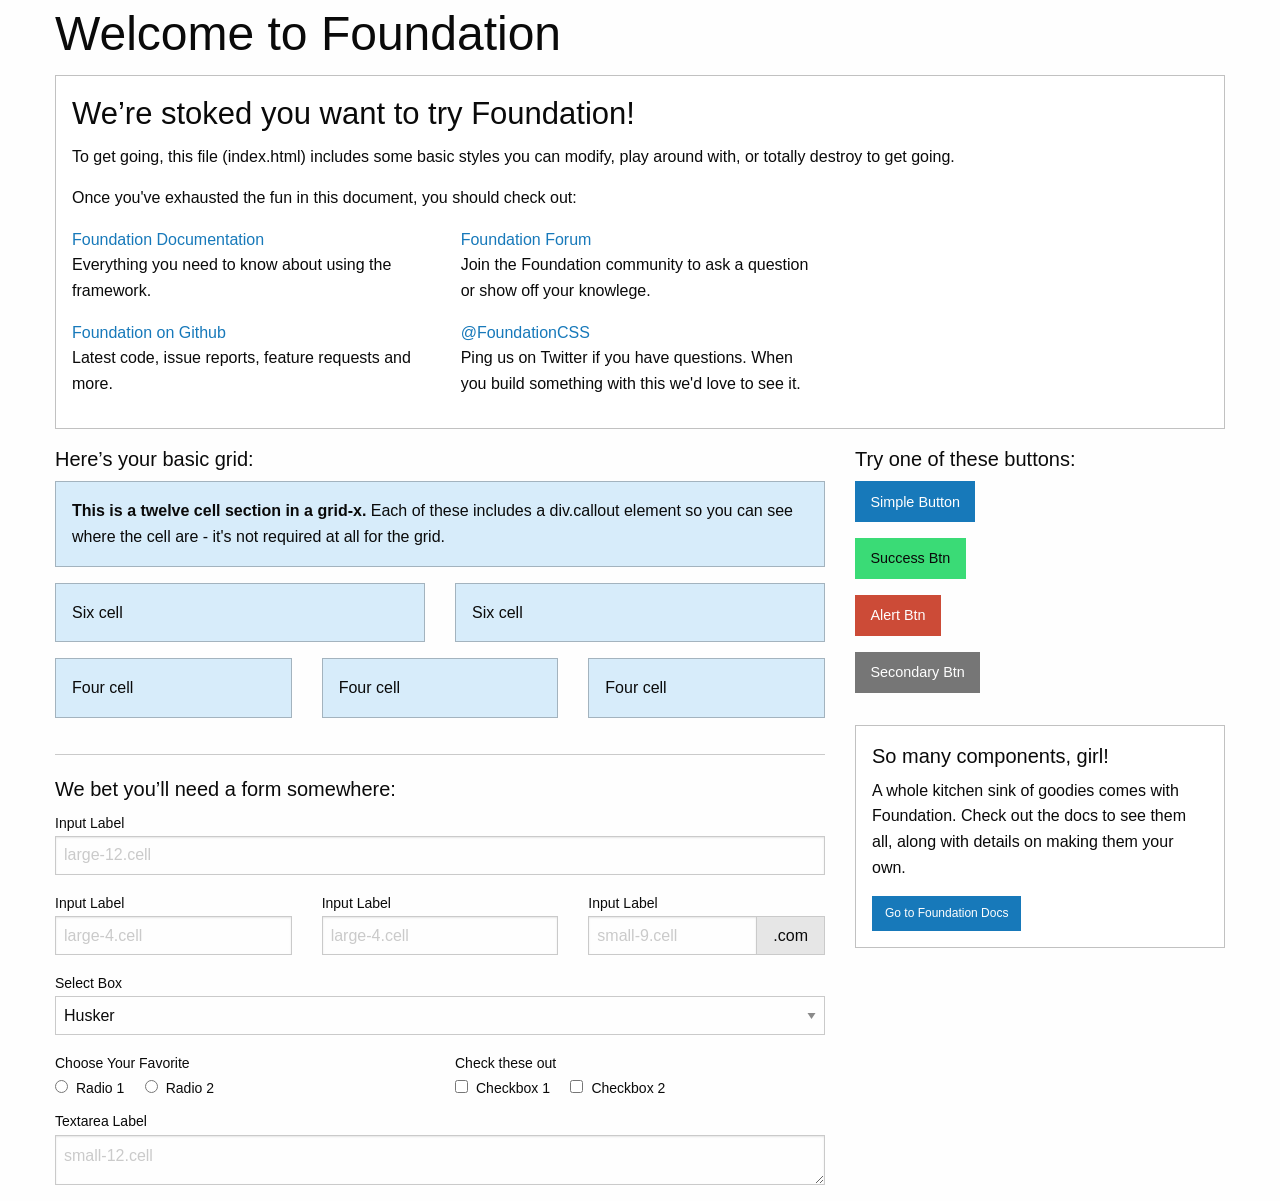
==== index.html @ 31b052dd "Base Foundation proyect" ====
<!doctype html>
<html class="no-js" lang="en" dir="ltr">
  <head>
    <meta charset="utf-8">
    <meta http-equiv="x-ua-compatible" content="ie=edge">
    <meta name="viewport" content="width=device-width, initial-scale=1.0">
    <title>Foundation for Sites</title>
    <link rel="stylesheet" href="css/foundation.css">
    <link rel="stylesheet" href="css/app.css">
  </head>
<body>

    <div class="grid-container">
      <div class="grid-x grid-padding-x">
        <div class="large-12 cell">
          <h1>Welcome to Foundation</h1>
        </div>
      </div>

      <div class="grid-x grid-padding-x">
        <div class="large-12 cell">
          <div class="callout">
            <h3>We&rsquo;re stoked you want to try Foundation! </h3>
            <p>To get going, this file (index.html) includes some basic styles you can modify, play around with, or totally destroy to get going.</p>
            <p>Once you've exhausted the fun in this document, you should check out:</p>
            <div class="grid-x grid-padding-x">
              <div class="large-4 medium-4 cell">
                <p><a href="https://get.foundation/sites/docs/">Foundation Documentation</a><br />Everything you need to know about using the framework.</p>
              </div>
              <div class="large-4 medium-4 cell">
                <p><a href="https://github.com/foundation/foundation-sites/discussions">Foundation Forum</a><br />Join the Foundation community to ask a question or show off your knowlege.</p>
              </div>
            </div>
            <div class="grid-x grid-padding-x">
              <div class="large-4 medium-4 medium-push-2 cell">
                <p><a href="https://github.com/foundation/foundation-sites">Foundation on Github</a><br />Latest code, issue reports, feature requests and more.</p>
              </div>
              <div class="large-4 medium-4 medium-pull-2 cell">
                <p><a href="https://twitter.com/FoundationCSS">@FoundationCSS</a><br />Ping us on Twitter if you have questions. When you build something with this we'd love to see it.</p>
              </div>
            </div>
          </div>
        </div>
      </div>

      <div class="grid-x grid-padding-x">
        <div class="large-8 medium-8 cell">
          <h5>Here&rsquo;s your basic grid:</h5>
          <!-- Grid Example -->

          <div class="grid-x grid-padding-x">
            <div class="large-12 cell">
              <div class="primary callout">
                <p><strong>This is a twelve cell section in a grid-x.</strong> Each of these includes a div.callout element so you can see where the cell are - it's not required at all for the grid.</p>
              </div>
            </div>
          </div>
          <div class="grid-x grid-padding-x">
            <div class="large-6 medium-6 cell">
              <div class="primary callout">
                <p>Six cell</p>
              </div>
            </div>
            <div class="large-6 medium-6 cell">
              <div class="primary callout">
                <p>Six cell</p>
              </div>
            </div>
          </div>
          <div class="grid-x grid-padding-x">
            <div class="large-4 medium-4 small-4 cell">
              <div class="primary callout">
                <p>Four cell</p>
              </div>
            </div>
            <div class="large-4 medium-4 small-4 cell">
              <div class="primary callout">
                <p>Four cell</p>
              </div>
            </div>
            <div class="large-4 medium-4 small-4 cell">
              <div class="primary callout">
                <p>Four cell</p>
              </div>
            </div>
          </div>

          <hr />

          <h5>We bet you&rsquo;ll need a form somewhere:</h5>
          <form>
            <div class="grid-x grid-padding-x">
              <div class="large-12 cell">
                <label>Input Label</label>
                <input type="text" placeholder="large-12.cell" />
              </div>
            </div>
            <div class="grid-x grid-padding-x">
              <div class="large-4 medium-4 cell">
                <label>Input Label</label>
                <input type="text" placeholder="large-4.cell" />
              </div>
              <div class="large-4 medium-4 cell">
                <label>Input Label</label>
                <input type="text" placeholder="large-4.cell" />
              </div>
              <div class="large-4 medium-4 cell">
                <div class="grid-x">
                  <label>Input Label</label>
                  <div class="input-group">
                    <input type="text" placeholder="small-9.cell" class="input-group-field" />
                    <span class="input-group-label">.com</span>
                  </div>
                </div>
              </div>
            </div>
            <div class="grid-x grid-padding-x">
              <div class="large-12 cell">
                <label>Select Box</label>
                <select>
                  <option value="husker">Husker</option>
                  <option value="starbuck">Starbuck</option>
                  <option value="hotdog">Hot Dog</option>
                  <option value="apollo">Apollo</option>
                </select>
              </div>
            </div>
            <div class="grid-x grid-padding-x">
              <div class="large-6 medium-6 cell">
                <label>Choose Your Favorite</label>
                <input type="radio" name="pokemon" value="Red" id="pokemonRed"><label for="pokemonRed">Radio 1</label>
                <input type="radio" name="pokemon" value="Blue" id="pokemonBlue"><label for="pokemonBlue">Radio 2</label>
              </div>
              <div class="large-6 medium-6 cell">
                <label>Check these out</label>
                <input id="checkbox1" type="checkbox"><label for="checkbox1">Checkbox 1</label>
                <input id="checkbox2" type="checkbox"><label for="checkbox2">Checkbox 2</label>
              </div>
            </div>
            <div class="grid-x grid-padding-x">
              <div class="large-12 cell">
                <label>Textarea Label</label>
                <textarea placeholder="small-12.cell"></textarea>
              </div>
            </div>
          </form>
        </div>

        <div class="large-4 medium-4 cell">
          <h5>Try one of these buttons:</h5>
          <p><a href="#" class="button">Simple Button</a><br/>
            <a href="#" class="success button">Success Btn</a><br/>
            <a href="#" class="alert button">Alert Btn</a><br/>
            <a href="#" class="secondary button">Secondary Btn</a></p>
          <div class="callout">
            <h5>So many components, girl!</h5>
            <p>A whole kitchen sink of goodies comes with Foundation. Check out the docs to see them all, along with details on making them your own.</p>
            <a href="https://get.foundation/sites/docs/" class="small button">Go to Foundation Docs</a>
          </div>
        </div>
      </div>
    </div>


    <script src="js/vendor/jquery.js"></script>
    <script src="js/vendor/what-input.js"></script>
    <script src="js/vendor/foundation.js"></script>
    <script src="js/app.js"></script>
  </body>
</html>
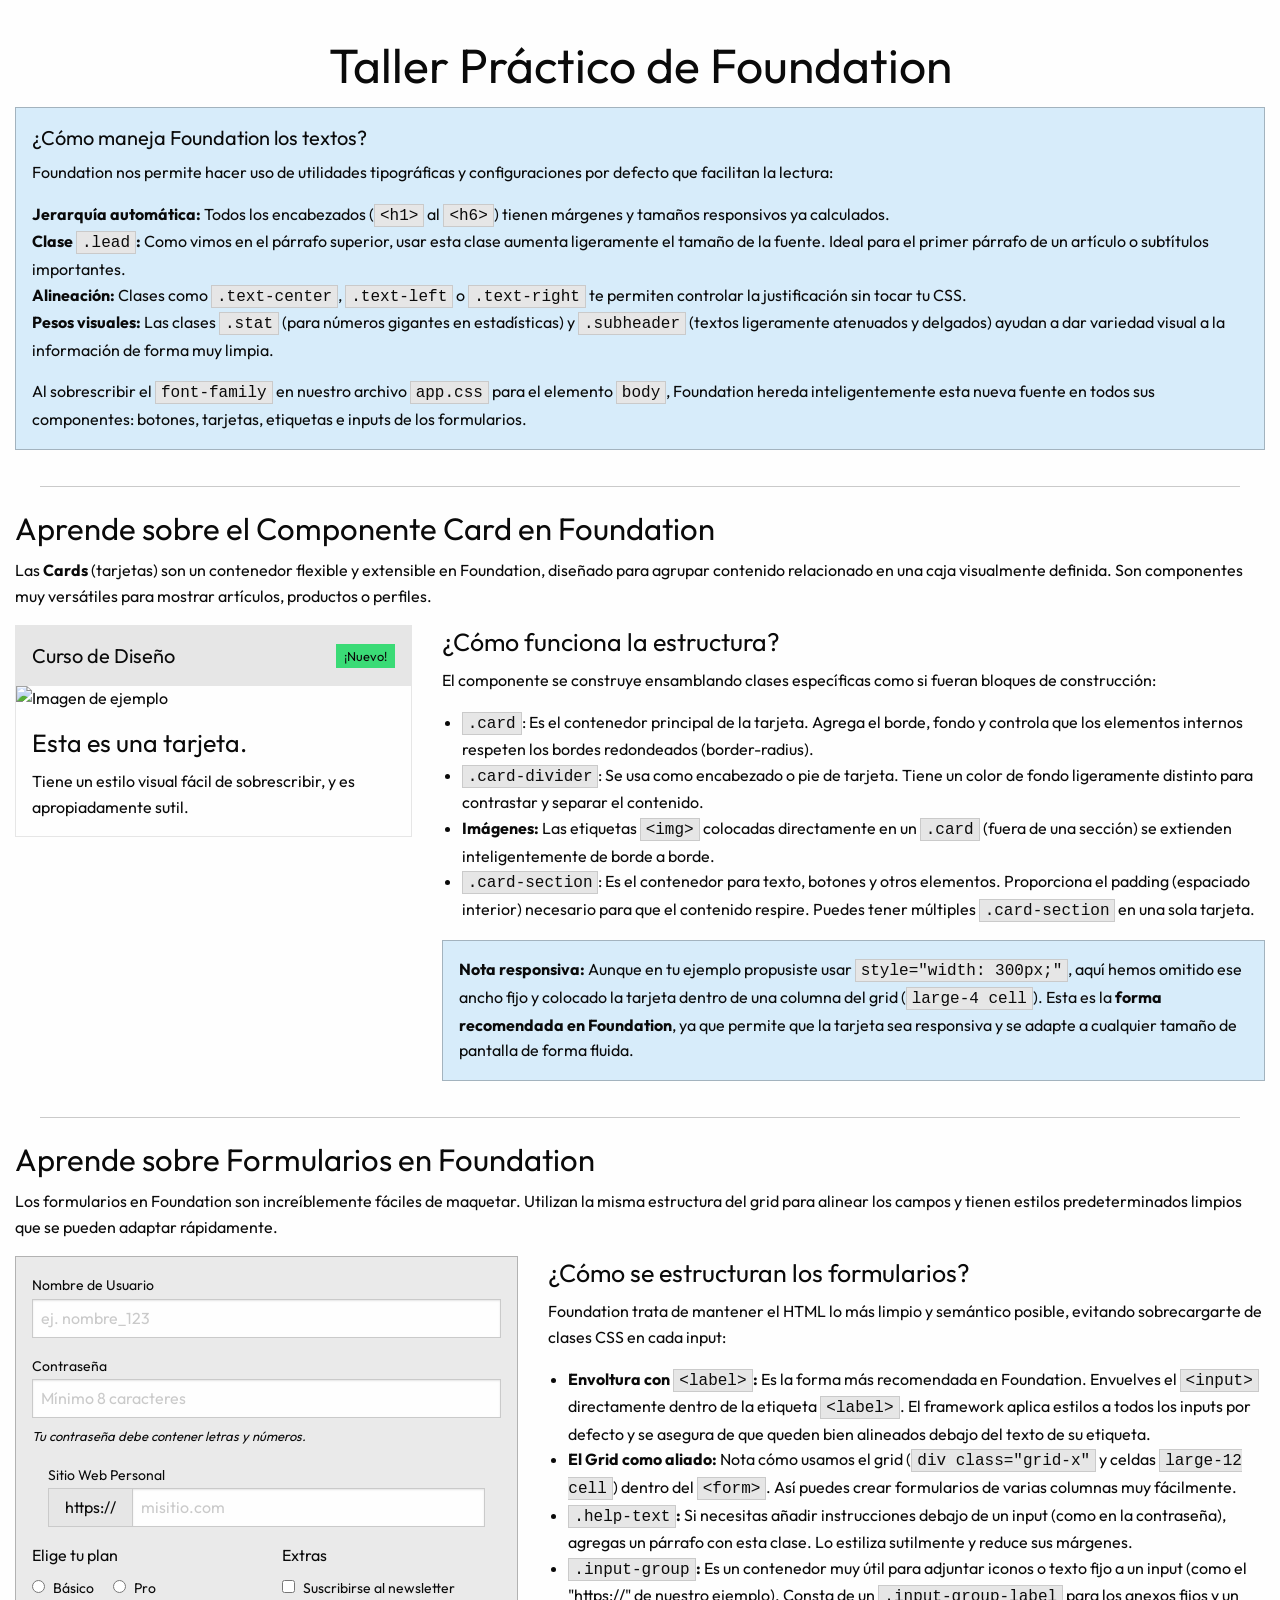
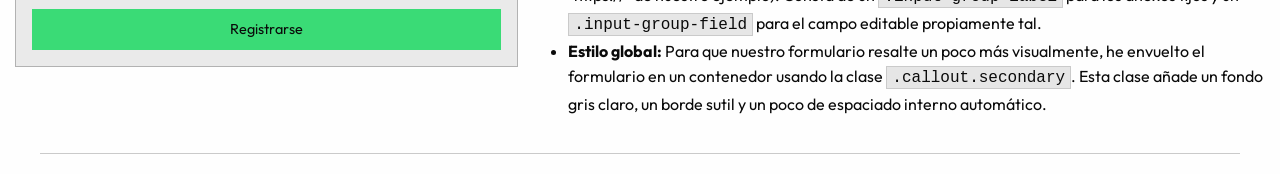
==== commit be36b5de: "Implementación de Cards y Forms" ====
--- a/index.html
+++ b/index.html
@@ -1,171 +1,187 @@
-
 <!doctype html>
 <html class="no-js" lang="en" dir="ltr">
-  <head>
-    <meta charset="utf-8">
-    <meta http-equiv="x-ua-compatible" content="ie=edge">
-    <meta name="viewport" content="width=device-width, initial-scale=1.0">
-    <title>Foundation for Sites</title>
-    <link rel="stylesheet" href="css/foundation.css">
-    <link rel="stylesheet" href="css/app.css">
-  </head>
+
+<head>
+  <meta charset="utf-8">
+  <meta http-equiv="x-ua-compatible" content="ie=edge">
+  <meta name="viewport" content="width=device-width, initial-scale=1.0">
+  <title>Foundation for Sites</title>
+  <link rel="preconnect" href="https://fonts.googleapis.com">
+  <link rel="preconnect" href="https://fonts.gstatic.com" crossorigin>
+  <link href="https://fonts.googleapis.com/css2?family=Outfit:wght@300;400;500;600;700&display=swap" rel="stylesheet">
+  <link rel="stylesheet" href="css/foundation.css">
+  <link rel="stylesheet" href="css/app.css">
+</head>
+
 <body>
+  <div class="grid-x grid-padding-x">
+    <div class="large-12 cell">
+      <h1 class="text-center" style="margin-top: 2rem;">Taller Práctico de Foundation</h1>
 
-    <div class="grid-container">
-      <div class="grid-x grid-padding-x">
-        <div class="large-12 cell">
-          <h1>Welcome to Foundation</h1>
-        </div>
+
+      <div class="callout primary">
+        <h5>¿Cómo maneja Foundation los textos?</h5>
+        <p>Foundation nos permite hacer uso de utilidades tipográficas y configuraciones por defecto que facilitan la
+          lectura:</p>
+        <ul class="no-bullet">
+          <li><strong>Jerarquía automática:</strong> Todos los encabezados (<code>&lt;h1&gt;</code> al
+            <code>&lt;h6&gt;</code>) tienen márgenes y tamaños responsivos ya calculados.</li>
+          <li><strong>Clase <code>.lead</code>:</strong> Como vimos en el párrafo superior, usar esta clase aumenta
+            ligeramente el tamaño de la fuente. Ideal para el primer párrafo de un artículo o subtítulos importantes.
+          </li>
+          <li><strong>Alineación:</strong> Clases como <code>.text-center</code>, <code>.text-left</code> o
+            <code>.text-right</code> te permiten controlar la justificación sin tocar tu CSS.</li>
+          <li><strong>Pesos visuales:</strong> Las clases <code>.stat</code> (para números gigantes en estadísticas) y
+            <code>.subheader</code> (textos ligeramente atenuados y delgados) ayudan a dar variedad visual a la
+            información de forma muy limpia.</li>
+        </ul>
+        <p>Al sobrescribir el <code>font-family</code> en nuestro archivo <code>app.css</code> para el elemento
+          <code>body</code>, Foundation hereda inteligentemente esta nueva fuente en todos sus componentes: botones,
+          tarjetas, etiquetas e inputs de los formularios.</p>
       </div>
+    </div>
+  </div>
+
+  <div class="grid-x grid-padding-x">
+    <div class="large-12 cell">
+      <hr />
+      <h3>Aprende sobre el Componente Card en Foundation</h3>
+      <p>Las <strong>Cards</strong> (tarjetas) son un contenedor flexible y extensible en Foundation, diseñado para
+        agrupar contenido relacionado en una caja visualmente definida. Son componentes muy versátiles para mostrar
+        artículos, productos o perfiles.</p>
 
       <div class="grid-x grid-padding-x">
-        <div class="large-12 cell">
-          <div class="callout">
-            <h3>We&rsquo;re stoked you want to try Foundation! </h3>
-            <p>To get going, this file (index.html) includes some basic styles you can modify, play around with, or totally destroy to get going.</p>
-            <p>Once you've exhausted the fun in this document, you should check out:</p>
-            <div class="grid-x grid-padding-x">
-              <div class="large-4 medium-4 cell">
-                <p><a href="https://get.foundation/sites/docs/">Foundation Documentation</a><br />Everything you need to know about using the framework.</p>
-              </div>
-              <div class="large-4 medium-4 cell">
-                <p><a href="https://github.com/foundation/foundation-sites/discussions">Foundation Forum</a><br />Join the Foundation community to ask a question or show off your knowlege.</p>
-              </div>
+        <div class="large-4 medium-6 cell">
+          <!-- El componente Card estilizado -->
+          <div class="card">
+            <div class="card-divider">
+              <h5
+                style="width: 100%; margin-bottom: 0; display: flex; justify-content: space-between; align-items: center;">
+                Curso de Diseño
+                <span class="label success">¡Nuevo!</span>
+              </h5>
             </div>
-            <div class="grid-x grid-padding-x">
-              <div class="large-4 medium-4 medium-push-2 cell">
-                <p><a href="https://github.com/foundation/foundation-sites">Foundation on Github</a><br />Latest code, issue reports, feature requests and more.</p>
-              </div>
-              <div class="large-4 medium-4 medium-pull-2 cell">
-                <p><a href="https://twitter.com/FoundationCSS">@FoundationCSS</a><br />Ping us on Twitter if you have questions. When you build something with this we'd love to see it.</p>
-              </div>
+            <img src="https://placehold.co/300x200/1779ba/ffffff?text=Foundation+6" alt="Imagen de ejemplo">
+            <div class="card-section">
+              <h4>Esta es una tarjeta.</h4>
+              <p>Tiene un estilo visual fácil de sobrescribir, y es apropiadamente sutil.</p>
             </div>
           </div>
         </div>
+
+        <div class="large-8 medium-6 cell">
+          <h4>¿Cómo funciona la estructura?</h4>
+          <p>El componente se construye ensamblando clases específicas como si fueran bloques de construcción:</p>
+          <ul>
+            <li><code>.card</code>: Es el contenedor principal de la tarjeta. Agrega el borde, fondo y controla que los
+              elementos internos respeten los bordes redondeados (border-radius).</li>
+            <li><code>.card-divider</code>: Se usa como encabezado o pie de tarjeta. Tiene un color de fondo ligeramente
+              distinto para contrastar y separar el contenido.</li>
+            <li><strong>Imágenes:</strong> Las etiquetas <code>&lt;img&gt;</code> colocadas directamente en un
+              <code>.card</code> (fuera de una sección) se extienden inteligentemente de borde a borde.
+            </li>
+            <li><code>.card-section</code>: Es el contenedor para texto, botones y otros elementos. Proporciona el
+              padding (espaciado interior) necesario para que el contenido respire. Puedes tener múltiples
+              <code>.card-section</code> en una sola tarjeta.
+            </li>
+          </ul>
+          <div class="callout primary">
+            <p><strong>Nota responsiva:</strong> Aunque en tu ejemplo propusiste usar
+              <code>style="width: 300px;"</code>, aquí hemos omitido ese ancho fijo y colocado la tarjeta dentro de una
+              columna del grid (<code>large-4 cell</code>). Esta es la <strong>forma recomendada en Foundation</strong>,
+              ya que permite que la tarjeta sea responsiva y se adapte a cualquier tamaño de pantalla de forma fluida.
+            </p>
+          </div>
+        </div>
       </div>
+      <hr />
+    </div>
+  </div>
+
+  <div class="grid-x grid-padding-x">
+    <div class="large-12 cell">
+      <h3>Aprende sobre Formularios en Foundation</h3>
+      <p>Los formularios en Foundation son increíblemente fáciles de maquetar. Utilizan la misma estructura del grid
+        para alinear los campos y tienen estilos predeterminados limpios que se pueden adaptar rápidamente.</p>
 
       <div class="grid-x grid-padding-x">
-        <div class="large-8 medium-8 cell">
-          <h5>Here&rsquo;s your basic grid:</h5>
-          <!-- Grid Example -->
-
-          <div class="grid-x grid-padding-x">
-            <div class="large-12 cell">
-              <div class="primary callout">
-                <p><strong>This is a twelve cell section in a grid-x.</strong> Each of these includes a div.callout element so you can see where the cell are - it's not required at all for the grid.</p>
-              </div>
-            </div>
-          </div>
-          <div class="grid-x grid-padding-x">
-            <div class="large-6 medium-6 cell">
-              <div class="primary callout">
-                <p>Six cell</p>
-              </div>
-            </div>
-            <div class="large-6 medium-6 cell">
-              <div class="primary callout">
-                <p>Six cell</p>
-              </div>
-            </div>
-          </div>
-          <div class="grid-x grid-padding-x">
-            <div class="large-4 medium-4 small-4 cell">
-              <div class="primary callout">
-                <p>Four cell</p>
-              </div>
-            </div>
-            <div class="large-4 medium-4 small-4 cell">
-              <div class="primary callout">
-                <p>Four cell</p>
-              </div>
-            </div>
-            <div class="large-4 medium-4 small-4 cell">
-              <div class="primary callout">
-                <p>Four cell</p>
-              </div>
-            </div>
-          </div>
-
-          <hr />
-
-          <h5>We bet you&rsquo;ll need a form somewhere:</h5>
-          <form>
+        <div class="large-5 medium-6 cell">
+          <!-- Formulario didáctico -->
+          <form class="callout secondary">
             <div class="grid-x grid-padding-x">
               <div class="large-12 cell">
-                <label>Input Label</label>
-                <input type="text" placeholder="large-12.cell" />
+                <label>Nombre de Usuario
+                  <input type="text" placeholder="ej. nombre_123" />
+                </label>
               </div>
-            </div>
-            <div class="grid-x grid-padding-x">
-              <div class="large-4 medium-4 cell">
-                <label>Input Label</label>
-                <input type="text" placeholder="large-4.cell" />
+              <div class="large-12 cell">
+                <label>Contraseña
+                  <input type="password" placeholder="Mínimo 8 caracteres" />
+                </label>
+                <p class="help-text">Tu contraseña debe contener letras y números.</p>
               </div>
-              <div class="large-4 medium-4 cell">
-                <label>Input Label</label>
-                <input type="text" placeholder="large-4.cell" />
-              </div>
-              <div class="large-4 medium-4 cell">
+              <div class="large-12 cell">
                 <div class="grid-x">
-                  <label>Input Label</label>
-                  <div class="input-group">
-                    <input type="text" placeholder="small-9.cell" class="input-group-field" />
-                    <span class="input-group-label">.com</span>
+                  <label style="width: 100%; margin-left: 1rem;">Sitio Web Personal</label>
+                  <div class="input-group" style="margin-left: 1rem; width: calc(100% - 2rem);">
+                    <span class="input-group-label">https://</span>
+                    <input class="input-group-field" type="url" placeholder="misitio.com">
                   </div>
                 </div>
               </div>
-            </div>
-            <div class="grid-x grid-padding-x">
+              <div class="large-6 cell">
+                <fieldset>
+                  <legend>Elige tu plan</legend>
+                  <input type="radio" name="plan" value="basico" id="planBasico"><label for="planBasico">Básico</label>
+                  <input type="radio" name="plan" value="pro" id="planPro"><label for="planPro">Pro</label>
+                </fieldset>
+              </div>
+              <div class="large-6 cell">
+                <fieldset>
+                  <legend>Extras</legend>
+                  <input id="newsletter" type="checkbox"><label for="newsletter">Suscribirse al newsletter</label>
+                </fieldset>
+              </div>
               <div class="large-12 cell">
-                <label>Select Box</label>
-                <select>
-                  <option value="husker">Husker</option>
-                  <option value="starbuck">Starbuck</option>
-                  <option value="hotdog">Hot Dog</option>
-                  <option value="apollo">Apollo</option>
-                </select>
-              </div>
-            </div>
-            <div class="grid-x grid-padding-x">
-              <div class="large-6 medium-6 cell">
-                <label>Choose Your Favorite</label>
-                <input type="radio" name="pokemon" value="Red" id="pokemonRed"><label for="pokemonRed">Radio 1</label>
-                <input type="radio" name="pokemon" value="Blue" id="pokemonBlue"><label for="pokemonBlue">Radio 2</label>
-              </div>
-              <div class="large-6 medium-6 cell">
-                <label>Check these out</label>
-                <input id="checkbox1" type="checkbox"><label for="checkbox1">Checkbox 1</label>
-                <input id="checkbox2" type="checkbox"><label for="checkbox2">Checkbox 2</label>
-              </div>
-            </div>
-            <div class="grid-x grid-padding-x">
-              <div class="large-12 cell">
-                <label>Textarea Label</label>
-                <textarea placeholder="small-12.cell"></textarea>
+                <button type="submit" class="button success expanded" style="margin-bottom: 0;">Registrarse</button>
               </div>
             </div>
           </form>
         </div>
 
-        <div class="large-4 medium-4 cell">
-          <h5>Try one of these buttons:</h5>
-          <p><a href="#" class="button">Simple Button</a><br/>
-            <a href="#" class="success button">Success Btn</a><br/>
-            <a href="#" class="alert button">Alert Btn</a><br/>
-            <a href="#" class="secondary button">Secondary Btn</a></p>
-          <div class="callout">
-            <h5>So many components, girl!</h5>
-            <p>A whole kitchen sink of goodies comes with Foundation. Check out the docs to see them all, along with details on making them your own.</p>
-            <a href="https://get.foundation/sites/docs/" class="small button">Go to Foundation Docs</a>
-          </div>
+        <div class="large-7 medium-6 cell">
+          <h4>¿Cómo se estructuran los formularios?</h4>
+          <p>Foundation trata de mantener el HTML lo más limpio y semántico posible, evitando sobrecargarte de clases
+            CSS en cada input:</p>
+          <ul>
+            <li><strong>Envoltura con <code>&lt;label&gt;</code>:</strong> Es la forma más recomendada en Foundation.
+              Envuelves el <code>&lt;input&gt;</code> directamente dentro de la etiqueta <code>&lt;label&gt;</code>. El
+              framework aplica estilos a todos los inputs por defecto y se asegura de que queden bien alineados debajo
+              del texto de su etiqueta.</li>
+            <li><strong>El Grid como aliado:</strong> Nota cómo usamos el grid (<code>div class="grid-x"</code> y celdas
+              <code>large-12 cell</code>) dentro del <code>&lt;form&gt;</code>. Así puedes crear formularios de varias
+              columnas muy fácilmente.</li>
+            <li><strong><code>.help-text</code>:</strong> Si necesitas añadir instrucciones debajo de un input (como en
+              la contraseña), agregas un párrafo con esta clase. Lo estiliza sutilmente y reduce sus márgenes.</li>
+            <li><strong><code>.input-group</code>:</strong> Es un contenedor muy útil para adjuntar iconos o texto fijo
+              a un input (como el "https://" de nuestro ejemplo). Consta de un <code>.input-group-label</code> para los
+              anexos fijos y un <code>.input-group-field</code> para el campo editable propiamente tal.</li>
+            <li><strong>Estilo global:</strong> Para que nuestro formulario resalte un poco más visualmente, he envuelto
+              el formulario en un contenedor usando la clase <code>.callout.secondary</code>. Esta clase añade un fondo
+              gris claro, un borde sutil y un poco de espaciado interno automático.</li>
+          </ul>
         </div>
       </div>
+      <hr />
     </div>
+  </div>
 
 
-    <script src="js/vendor/jquery.js"></script>
-    <script src="js/vendor/what-input.js"></script>
-    <script src="js/vendor/foundation.js"></script>
-    <script src="js/app.js"></script>
-  </body>
-</html>
+
+  <script src="js/vendor/jquery.js"></script>
+  <script src="js/vendor/what-input.js"></script>
+  <script src="js/vendor/foundation.js"></script>
+  <script src="js/app.js"></script>
+</body>
+
+</html>
--- a/css/app.css
+++ b/css/app.css
@@ -0,0 +1,11 @@
+/* Archivo CSS personalizado para sobreescribir Foundation */
+
+body, h1, h2, h3, h4, h5, h6, input, button, select, textarea {
+  font-family: 'Outfit', sans-serif !important;
+}
+
+/* Opcional: Un pequeño ajuste para asegurar que todo luzca limpio y moderno */
+body {
+  -webkit-font-smoothing: antialiased;
+  -moz-osx-font-smoothing: grayscale;
+}
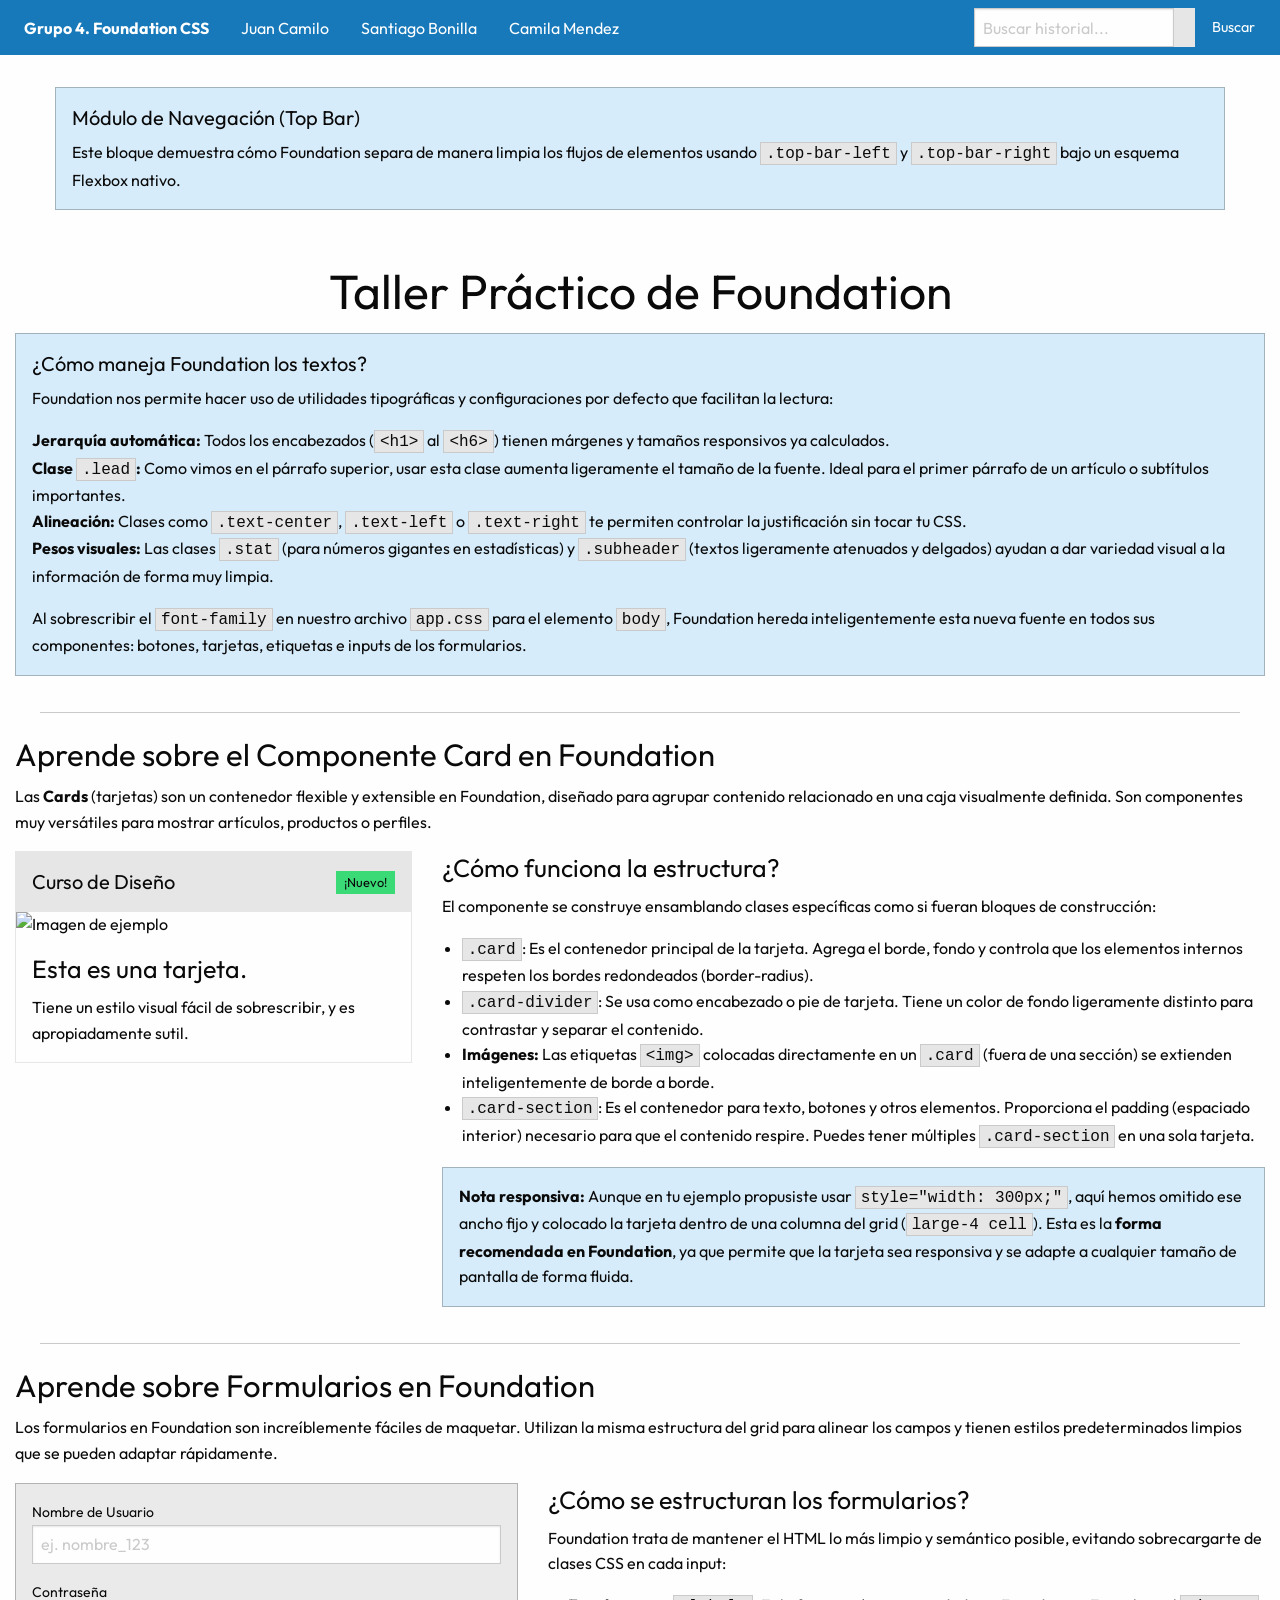
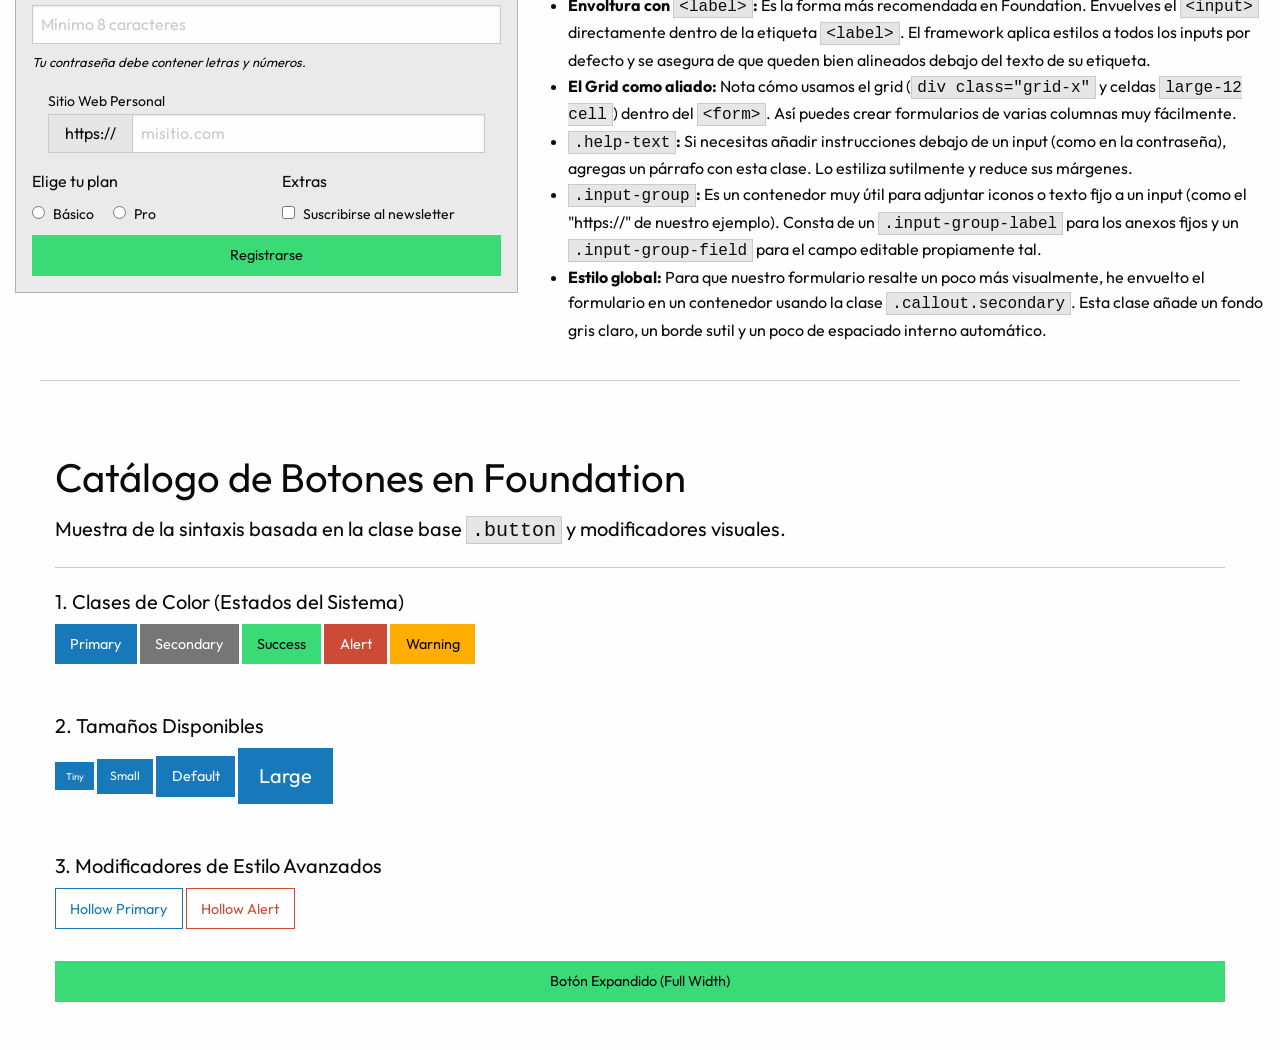
==== commit 15fd039e: "Merge de botones, navbar, forms y card. Uso explicativo y manejo de tipografia" ====
--- a/index.html
+++ b/index.html
@@ -14,6 +14,33 @@
 </head>
 
 <body>
+
+  <!-- Navbar (Top Bar) desde navbar.html -->
+  <div class="top-bar" id="responsive-menu" style="background-color: #1779ba;">
+    <div class="top-bar-left">
+      <ul class="menu" style="background-color: transparent;">
+        <li class="menu-text" style="color: white; font-weight: bold;">Grupo 4. Foundation CSS</li>
+        <li><a href="#" style="color: white;">Juan Camilo</a></li>
+        <li><a href="#" style="color: white;">Santiago Bonilla</a></li>
+        <li><a href="#" style="color: white;">Camila Mendez</a></li>
+      </ul>
+    </div>
+    
+    <div class="top-bar-right">
+      <ul class="menu">
+        <li><input type="search" placeholder="Buscar historial..."></li>
+        <li><button type="button" class="button primary inverted" style="margin-left: 5px;">Buscar</button></li>
+      </ul>
+    </div>
+  </div>
+
+  <div class="grid-container" style="margin-top: 2rem;">
+    <div class="callout primary">
+      <h5>Módulo de Navegación (Top Bar)</h5>
+      <p>Este bloque demuestra cómo Foundation separa de manera limpia los flujos de elementos usando <code>.top-bar-left</code> y <code>.top-bar-right</code> bajo un esquema Flexbox nativo.</p>
+    </div>
+  </div>
+
   <div class="grid-x grid-padding-x">
     <div class="large-12 cell">
       <h1 class="text-center" style="margin-top: 2rem;">Taller Práctico de Foundation</h1>
@@ -176,6 +203,39 @@
     </div>
   </div>
 
+  <!-- Botones desde botones.html -->
+  <div class="grid-container" style="margin-top: 3rem; margin-bottom: 3rem;">
+    <h2>Catálogo de Botones en Foundation</h2>
+    <p class="lead">Muestra de la sintaxis basada en la clase base <code>.button</code> y modificadores visuales.</p>
+    <hr>
+
+    <div style="margin-bottom: 2rem;">
+      <h5>1. Clases de Color (Estados del Sistema)</h5>
+      <button type="button" class="button primary">Primary</button>
+      <button type="button" class="button secondary">Secondary</button>
+      <button type="button" class="button success">Success</button>
+      <button type="button" class="button alert">Alert</button>
+      <button type="button" class="button warning">Warning</button>
+    </div>
+
+    <div style="margin-bottom: 2rem;">
+      <h5>2. Tamaños Disponibles</h5>
+      <button type="button" class="button tiny">Tiny</button>
+      <button type="button" class="button small">Small</button>
+      <button type="button" class="button">Default</button>
+      <button type="button" class="button large">Large</button>
+    </div>
+
+    <div style="margin-bottom: 2rem;">
+      <h5>3. Modificadores de Estilo Avanzados</h5>
+      <button type="button" class="button hollow primary">Hollow Primary</button>
+      <button type="button" class="button hollow alert">Hollow Alert</button>
+      
+      <button type="button" class="button expanded success" style="margin-top: 1rem;">Botón Expandido (Full Width)</button>
+    </div>
+  </div>
+
+
 
 
   <script src="js/vendor/jquery.js"></script>
